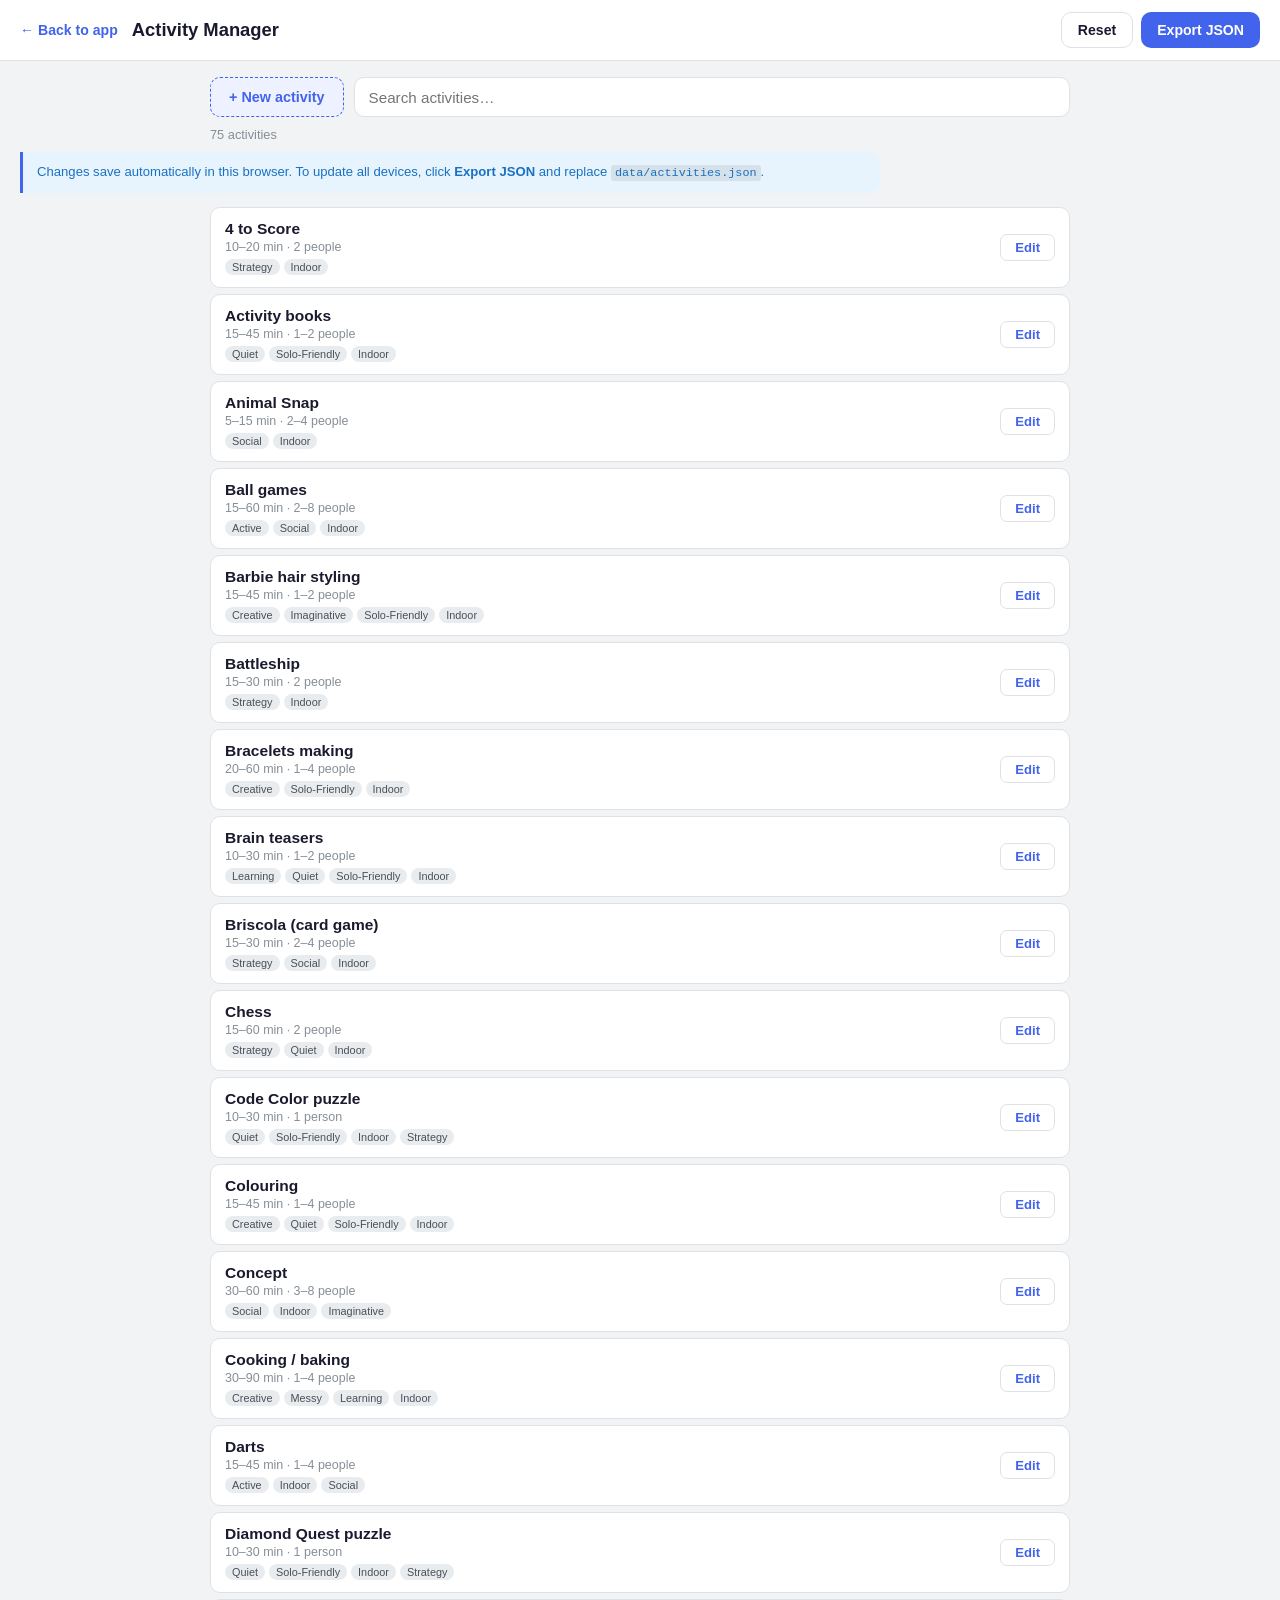
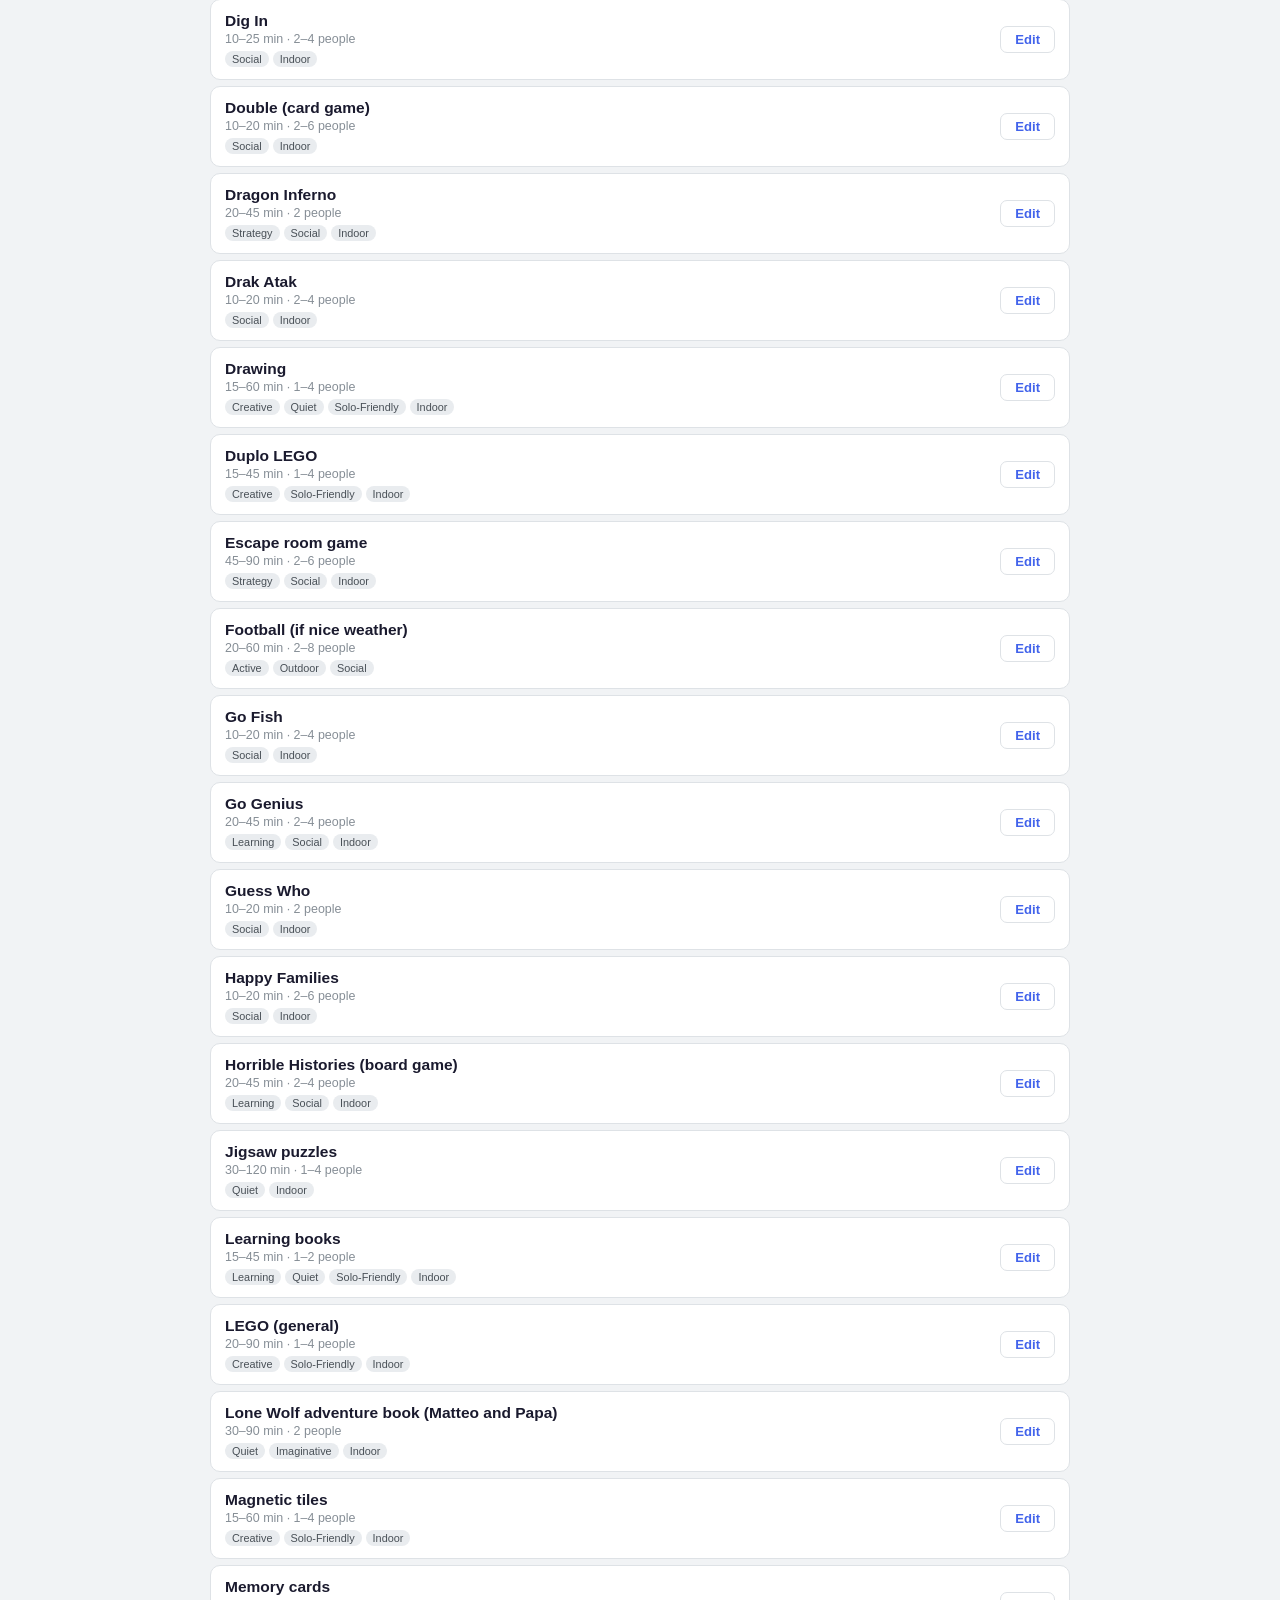
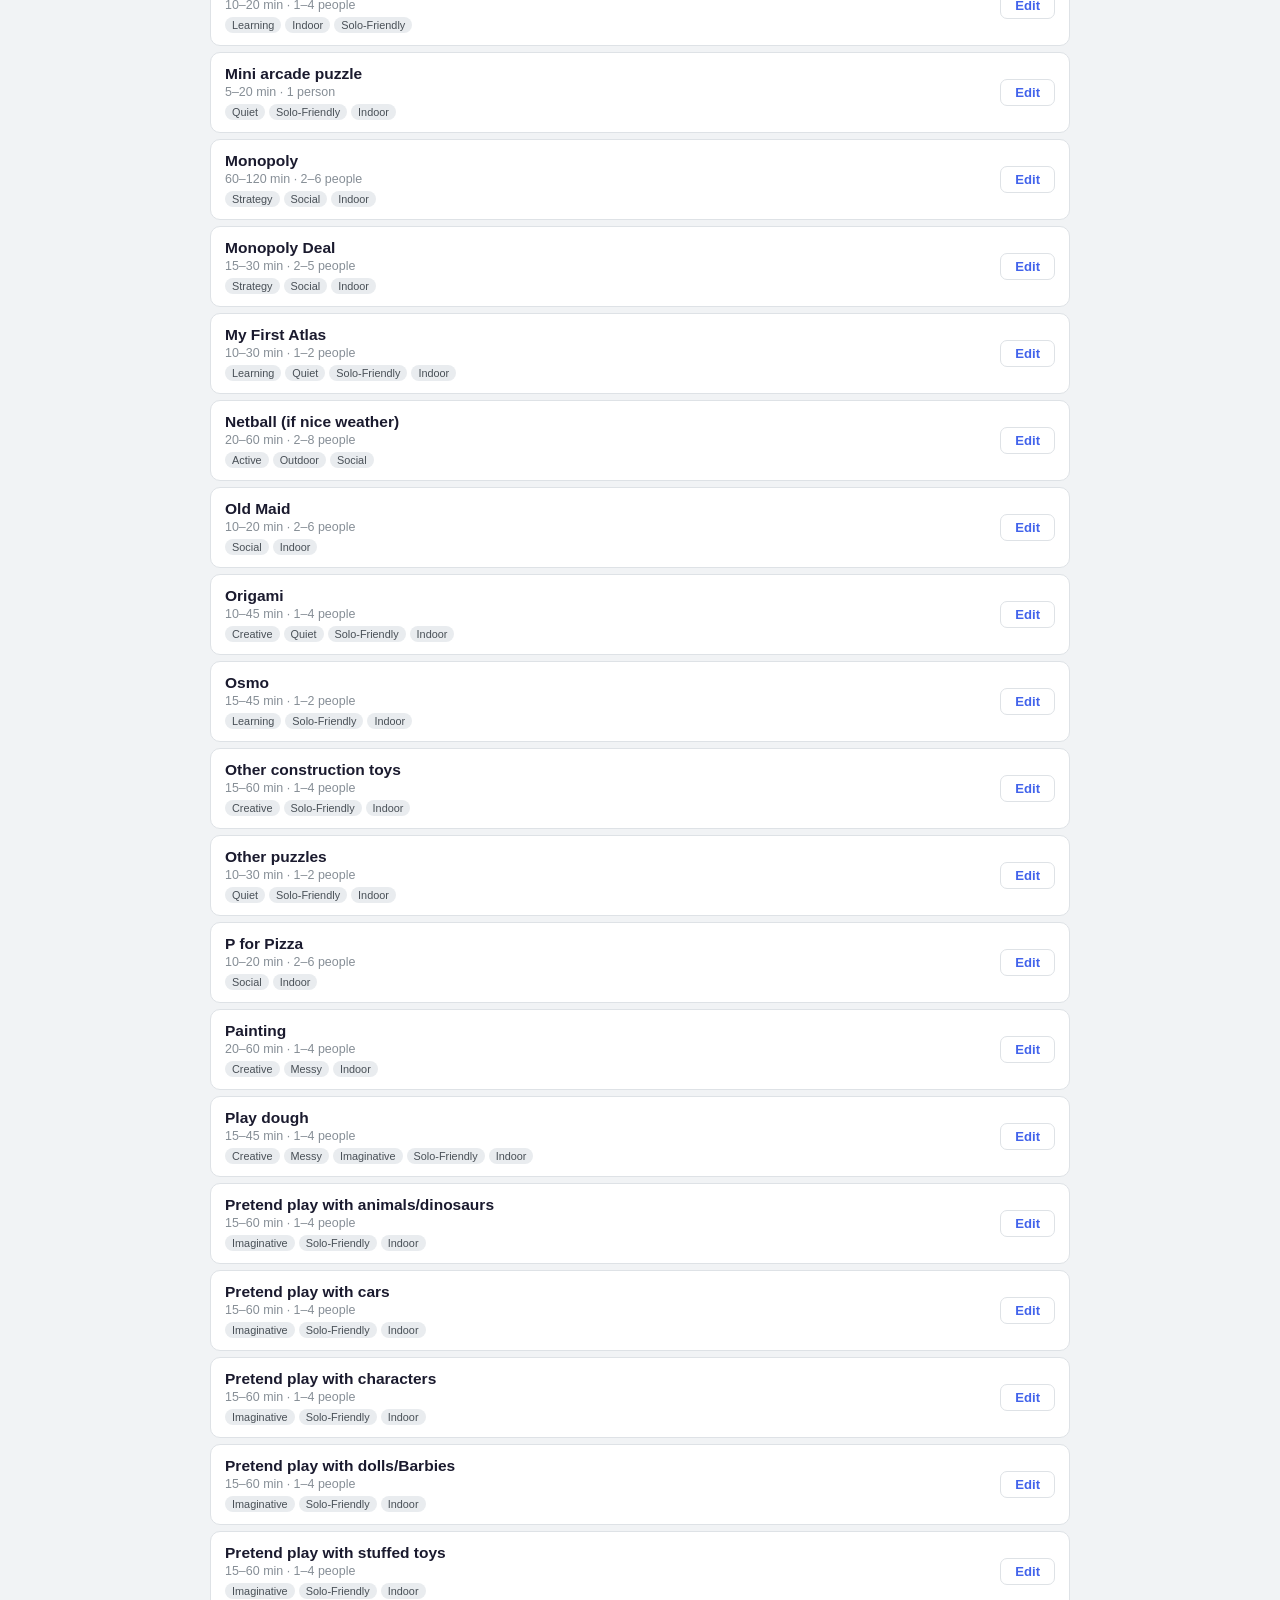
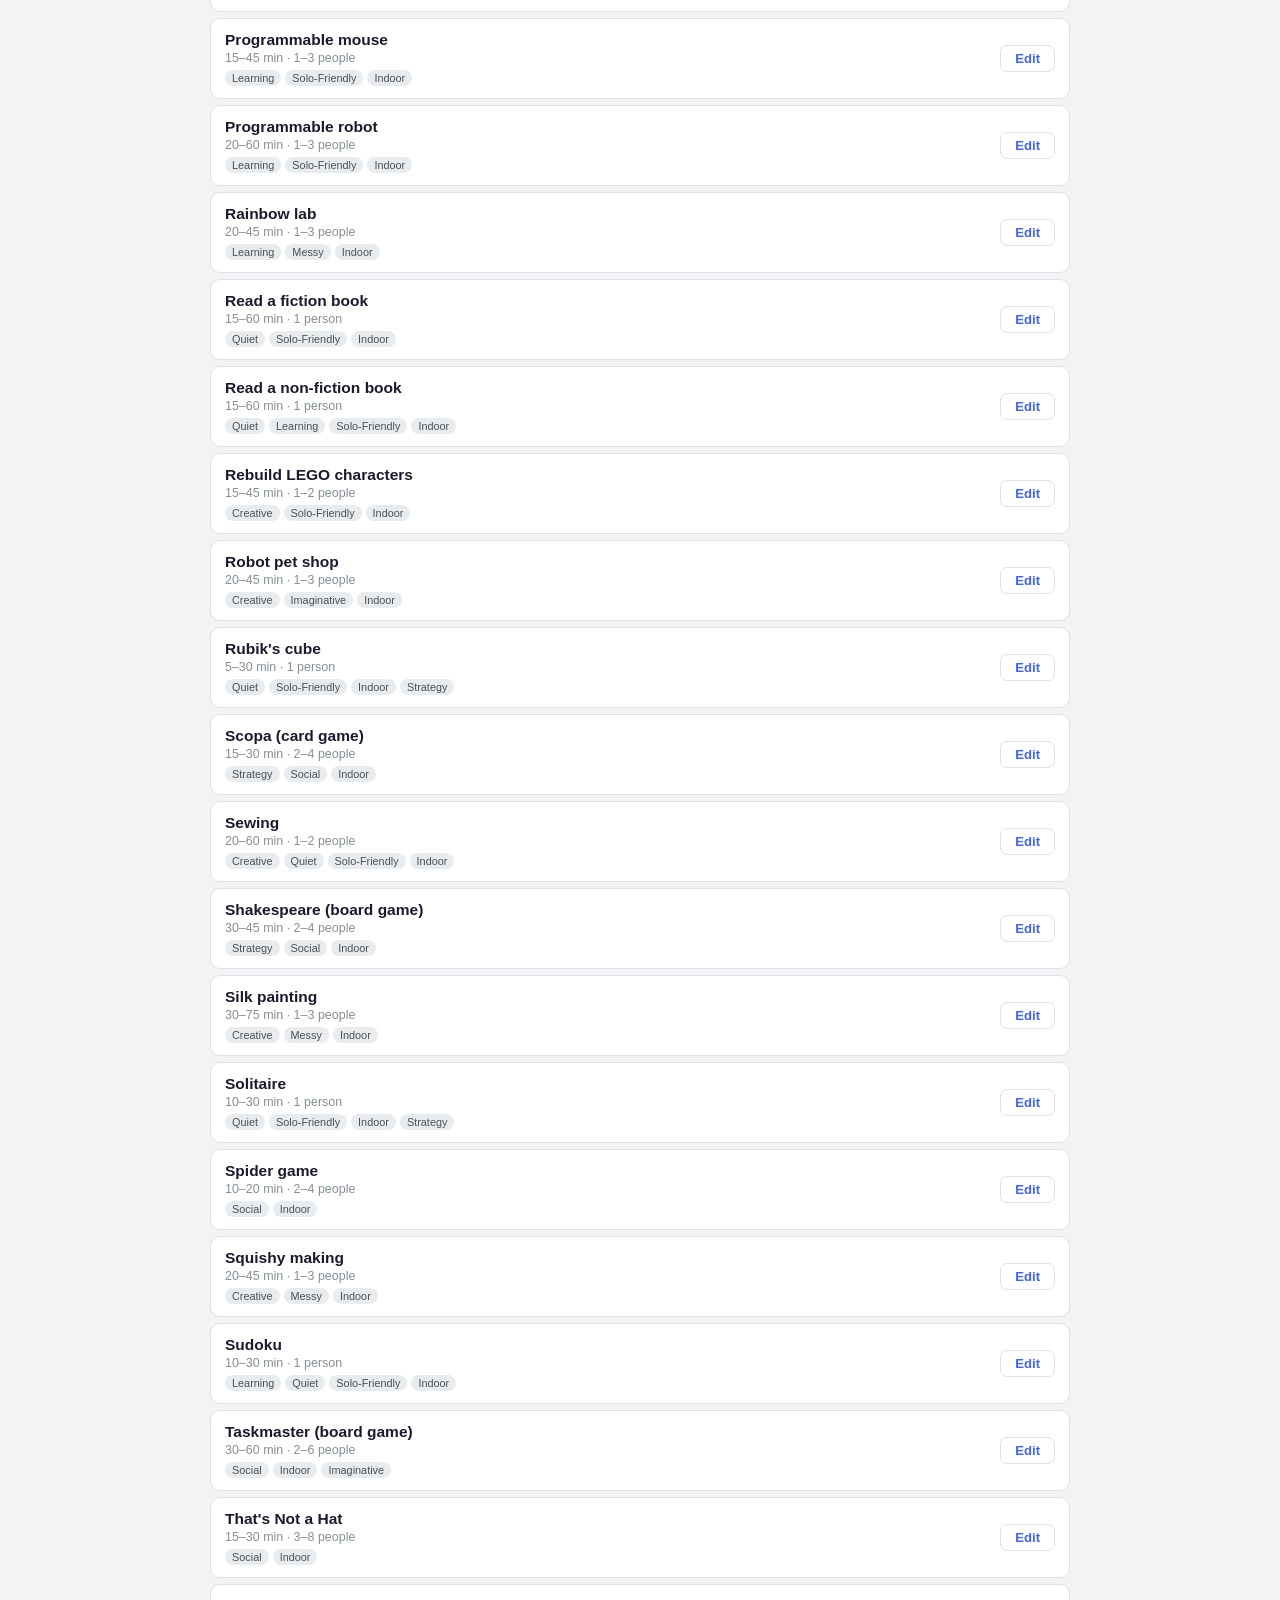
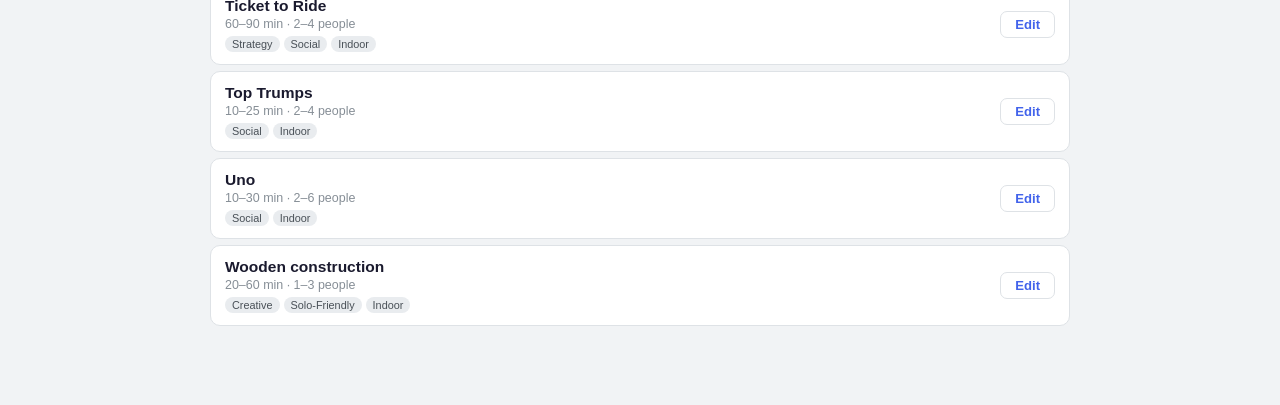
==== admin.html @ 8683169f "settings page" ====
<!DOCTYPE html>
<html lang="en">
<head>
  <meta charset="UTF-8">
  <meta name="viewport" content="width=device-width, initial-scale=1.0">
  <title>Activity Manager</title>
  <link rel="stylesheet" href="admin.css">
</head>
<body>
<div id="admin-app">

  <header class="admin-header">
    <a href="index.html" class="back-link">← Back to app</a>
    <h1>Activity Manager</h1>
    <div class="header-btns">
      <button class="btn-ghost" id="reset-btn" title="Reload from original activities.json">Reset</button>
      <button class="btn-primary" id="export-btn">Export JSON</button>
    </div>
  </header>

  <div class="toolbar">
    <button class="btn-add" id="add-btn">+ New activity</button>
    <input type="search" id="search" placeholder="Search activities…" autocomplete="off">
  </div>

  <p class="count-bar" id="activity-count"></p>

  <p class="info-note">
    Changes save automatically in this browser.
    To update all devices, click <strong>Export JSON</strong> and replace <code>data/activities.json</code>.
  </p>

  <div id="activity-list"></div>

  <!-- Edit / New modal -->
  <div id="modal-overlay" class="hidden" role="dialog" aria-modal="true">
    <div id="modal">
      <div class="modal-header">
        <h2 id="modal-title">Edit activity</h2>
        <button class="modal-close" id="modal-close" aria-label="Close">✕</button>
      </div>

      <form id="edit-form" novalidate>
        <div class="form-field">
          <label for="field-name">Name</label>
          <input type="text" id="field-name" required autocomplete="off">
        </div>

        <div class="form-row">
          <div class="form-field">
            <label for="field-dur-min">Min duration <span class="hint">(minutes)</span></label>
            <input type="number" id="field-dur-min" min="1" max="300">
          </div>
          <div class="form-field">
            <label for="field-dur-max">Max duration <span class="hint">(minutes)</span></label>
            <input type="number" id="field-dur-max" min="1" max="300">
          </div>
        </div>

        <div class="form-row">
          <div class="form-field">
            <label for="field-people-min">Min people</label>
            <input type="number" id="field-people-min" min="1" max="20">
          </div>
          <div class="form-field">
            <label for="field-people-max">Max people <span class="hint">(blank = unlimited)</span></label>
            <input type="number" id="field-people-max" min="1" max="20">
          </div>
        </div>

        <div class="form-field">
          <label>Who can join</label>
          <div class="check-grid" id="field-who"></div>
        </div>

        <div class="form-field">
          <label>Tags</label>
          <div class="check-grid" id="field-tags"></div>
          <div class="add-tag-row">
            <input type="text" id="new-tag-input" placeholder="Add new tag and press Enter…" autocomplete="off">
          </div>
        </div>

        <div class="modal-footer">
          <button type="button" class="btn-danger" id="delete-btn">Delete</button>
          <div class="modal-footer-right">
            <button type="button" class="btn-ghost" id="cancel-btn">Cancel</button>
            <button type="submit" class="btn-primary">Save</button>
          </div>
        </div>
      </form>
    </div>
  </div>

</div>
<script src="admin.js"></script>
</body>
</html>
---- admin.css ----
*, *::before, *::after { box-sizing: border-box; margin: 0; padding: 0; }

:root {
  --accent:      #4263EB;
  --accent-dark: #3451c7;
  --accent-bg:   #eef1ff;
  --danger:      #e03131;
  --bg:          #f1f3f5;
  --surface:     #ffffff;
  --text:        #1a1a2e;
  --muted:       #868e96;
  --border:      #dee2e6;
  --r:           10px;
}

body {
  font-family: -apple-system, BlinkMacSystemFont, 'Segoe UI', Roboto, sans-serif;
  background: var(--bg);
  color: var(--text);
  font-size: 15px;
  min-height: 100vh;
}

/* ── Header ──────────────────────────────────────────────────────── */
.admin-header {
  background: var(--surface);
  border-bottom: 1px solid var(--border);
  padding: 12px 20px;
  display: flex;
  align-items: center;
  gap: 14px;
  position: sticky;
  top: 0;
  z-index: 100;
}

.admin-header h1 {
  font-size: 1.15rem;
  font-weight: 700;
  flex: 1;
}

.back-link {
  color: var(--accent);
  text-decoration: none;
  font-weight: 600;
  font-size: 0.88rem;
  white-space: nowrap;
}

.back-link:hover { text-decoration: underline; }

.header-btns { display: flex; gap: 8px; }

/* ── Toolbar ─────────────────────────────────────────────────────── */
.toolbar {
  padding: 16px 20px 6px;
  display: flex;
  gap: 10px;
  align-items: center;
  max-width: 900px;
  margin: 0 auto;
}

#search {
  flex: 1;
  height: 40px;
  border: 1.5px solid var(--border);
  border-radius: var(--r);
  padding: 0 14px;
  font-size: 0.95rem;
  background: var(--surface);
  outline: none;
}
#search:focus { border-color: var(--accent); }

.count-bar {
  padding: 4px 20px 2px;
  font-size: 0.8rem;
  color: var(--muted);
  max-width: 900px;
  margin: 0 auto;
}

.info-note {
  margin: 8px 20px 14px;
  padding: 10px 14px;
  background: #e8f4fd;
  border-left: 3px solid var(--accent);
  border-radius: 0 var(--r) var(--r) 0;
  font-size: 0.82rem;
  color: #1971c2;
  max-width: 860px;
  line-height: 1.5;
}
.info-note code {
  font-family: monospace;
  background: rgba(0,0,0,0.08);
  padding: 1px 4px;
  border-radius: 3px;
  font-size: 0.9em;
}

/* ── Activity list ───────────────────────────────────────────────── */
#activity-list {
  padding: 0 20px 80px;
  max-width: 900px;
  margin: 0 auto;
  display: flex;
  flex-direction: column;
  gap: 6px;
}

.activity-card {
  background: var(--surface);
  border: 1px solid var(--border);
  border-radius: var(--r);
  padding: 12px 14px;
  display: flex;
  align-items: center;
  gap: 12px;
}

.card-body { flex: 1; min-width: 0; }

.card-name {
  font-weight: 600;
  font-size: 0.97rem;
  white-space: nowrap;
  overflow: hidden;
  text-overflow: ellipsis;
}

.card-meta {
  font-size: 0.78rem;
  color: var(--muted);
  margin-top: 2px;
}

.card-tags {
  display: flex;
  flex-wrap: wrap;
  gap: 4px;
  margin-top: 5px;
}

.mini-tag {
  font-size: 0.68rem;
  padding: 2px 7px;
  background: #e9ecef;
  border-radius: 100px;
  color: #495057;
  text-transform: capitalize;
}

.empty {
  padding: 48px 20px;
  text-align: center;
  color: var(--muted);
  font-size: 0.95rem;
}

/* ── Buttons ─────────────────────────────────────────────────────── */
.btn-primary {
  background: var(--accent);
  color: #fff;
  border: none;
  padding: 0 16px;
  height: 36px;
  border-radius: var(--r);
  font-weight: 600;
  font-size: 0.88rem;
  cursor: pointer;
  white-space: nowrap;
}
.btn-primary:hover { background: var(--accent-dark); }

.btn-ghost {
  background: var(--surface);
  color: var(--text);
  border: 1.5px solid var(--border);
  padding: 0 16px;
  height: 36px;
  border-radius: var(--r);
  font-weight: 600;
  font-size: 0.88rem;
  cursor: pointer;
  white-space: nowrap;
}
.btn-ghost:hover { border-color: var(--accent); color: var(--accent); }

.btn-danger {
  background: none;
  color: var(--danger);
  border: 1.5px solid var(--danger);
  padding: 0 14px;
  height: 36px;
  border-radius: var(--r);
  font-weight: 600;
  font-size: 0.88rem;
  cursor: pointer;
}
.btn-danger:hover { background: #fff5f5; }

.btn-add {
  background: var(--accent-bg);
  color: var(--accent);
  border: 1.5px dashed var(--accent);
  padding: 0 18px;
  height: 40px;
  border-radius: var(--r);
  font-weight: 700;
  font-size: 0.9rem;
  cursor: pointer;
  white-space: nowrap;
}
.btn-add:hover { background: #dde4ff; }

.edit-btn {
  background: none;
  border: 1.5px solid var(--border);
  color: var(--accent);
  padding: 5px 14px;
  border-radius: 7px;
  cursor: pointer;
  font-weight: 600;
  font-size: 0.82rem;
  flex-shrink: 0;
}
.edit-btn:hover { background: var(--accent-bg); border-color: var(--accent); }

/* ── Modal ───────────────────────────────────────────────────────── */
#modal-overlay {
  position: fixed;
  inset: 0;
  background: rgba(0,0,0,0.45);
  display: flex;
  align-items: flex-end;
  justify-content: center;
  z-index: 500;
}

@media (min-width: 600px) {
  #modal-overlay { align-items: center; padding: 20px; }
}

#modal {
  background: var(--surface);
  width: 100%;
  max-width: 560px;
  max-height: 92vh;
  overflow-y: auto;
  border-radius: 18px 18px 0 0;
}

@media (min-width: 600px) {
  #modal { border-radius: 14px; }
}

.modal-header {
  display: flex;
  align-items: center;
  padding: 16px 20px 12px;
  border-bottom: 1px solid var(--border);
  position: sticky;
  top: 0;
  background: var(--surface);
  z-index: 10;
}
.modal-header h2 { flex: 1; font-size: 1.05rem; }

.modal-close {
  background: none;
  border: none;
  font-size: 1.1rem;
  cursor: pointer;
  color: var(--muted);
  padding: 4px 8px;
  line-height: 1;
}
.modal-close:hover { color: var(--text); }

/* ── Form ────────────────────────────────────────────────────────── */
#edit-form {
  padding: 18px 20px;
  display: flex;
  flex-direction: column;
  gap: 16px;
}

.form-field {
  display: flex;
  flex-direction: column;
  gap: 6px;
}

.form-field > label {
  font-weight: 700;
  font-size: 0.8rem;
  color: var(--muted);
  text-transform: uppercase;
  letter-spacing: 0.05em;
}

.hint {
  font-weight: 400;
  text-transform: none;
  letter-spacing: 0;
  font-size: 0.85em;
}

.form-field input[type="text"],
.form-field input[type="number"],
.form-field input[type="search"] {
  height: 42px;
  border: 1.5px solid var(--border);
  border-radius: 8px;
  padding: 0 12px;
  font-size: 1rem;
  outline: none;
  background: var(--bg);
  width: 100%;
}
.form-field input:focus { border-color: var(--accent); background: var(--surface); }

.form-row {
  display: grid;
  grid-template-columns: 1fr 1fr;
  gap: 12px;
}

/* Checkbox grid */
.check-grid {
  display: grid;
  grid-template-columns: repeat(auto-fill, minmax(130px, 1fr));
  gap: 6px;
}

.check-label {
  display: flex;
  align-items: center;
  gap: 8px;
  padding: 8px 12px;
  border: 1.5px solid var(--border);
  border-radius: 8px;
  cursor: pointer;
  font-size: 0.88rem;
  background: var(--bg);
  user-select: none;
  text-transform: capitalize;
  transition: border-color 0.1s, background 0.1s, color 0.1s;
}
.check-label:has(input:checked) {
  border-color: var(--accent);
  background: var(--accent-bg);
  color: var(--accent);
  font-weight: 700;
}
.check-label input {
  width: 15px;
  height: 15px;
  accent-color: var(--accent);
  flex-shrink: 0;
}

/* Add new tag row */
.add-tag-row {
  margin-top: 6px;
}
.add-tag-row input {
  height: 38px;
  border: 1.5px dashed var(--border);
  border-radius: 8px;
  padding: 0 12px;
  font-size: 0.9rem;
  outline: none;
  background: var(--bg);
  width: 100%;
}
.add-tag-row input:focus { border-color: var(--accent); border-style: solid; background: var(--surface); }

/* Modal footer */
.modal-footer {
  display: flex;
  align-items: center;
  justify-content: space-between;
  gap: 8px;
  padding-top: 8px;
  border-top: 1px solid var(--border);
}
.modal-footer-right { display: flex; gap: 8px; }

.hidden { display: none !important; }
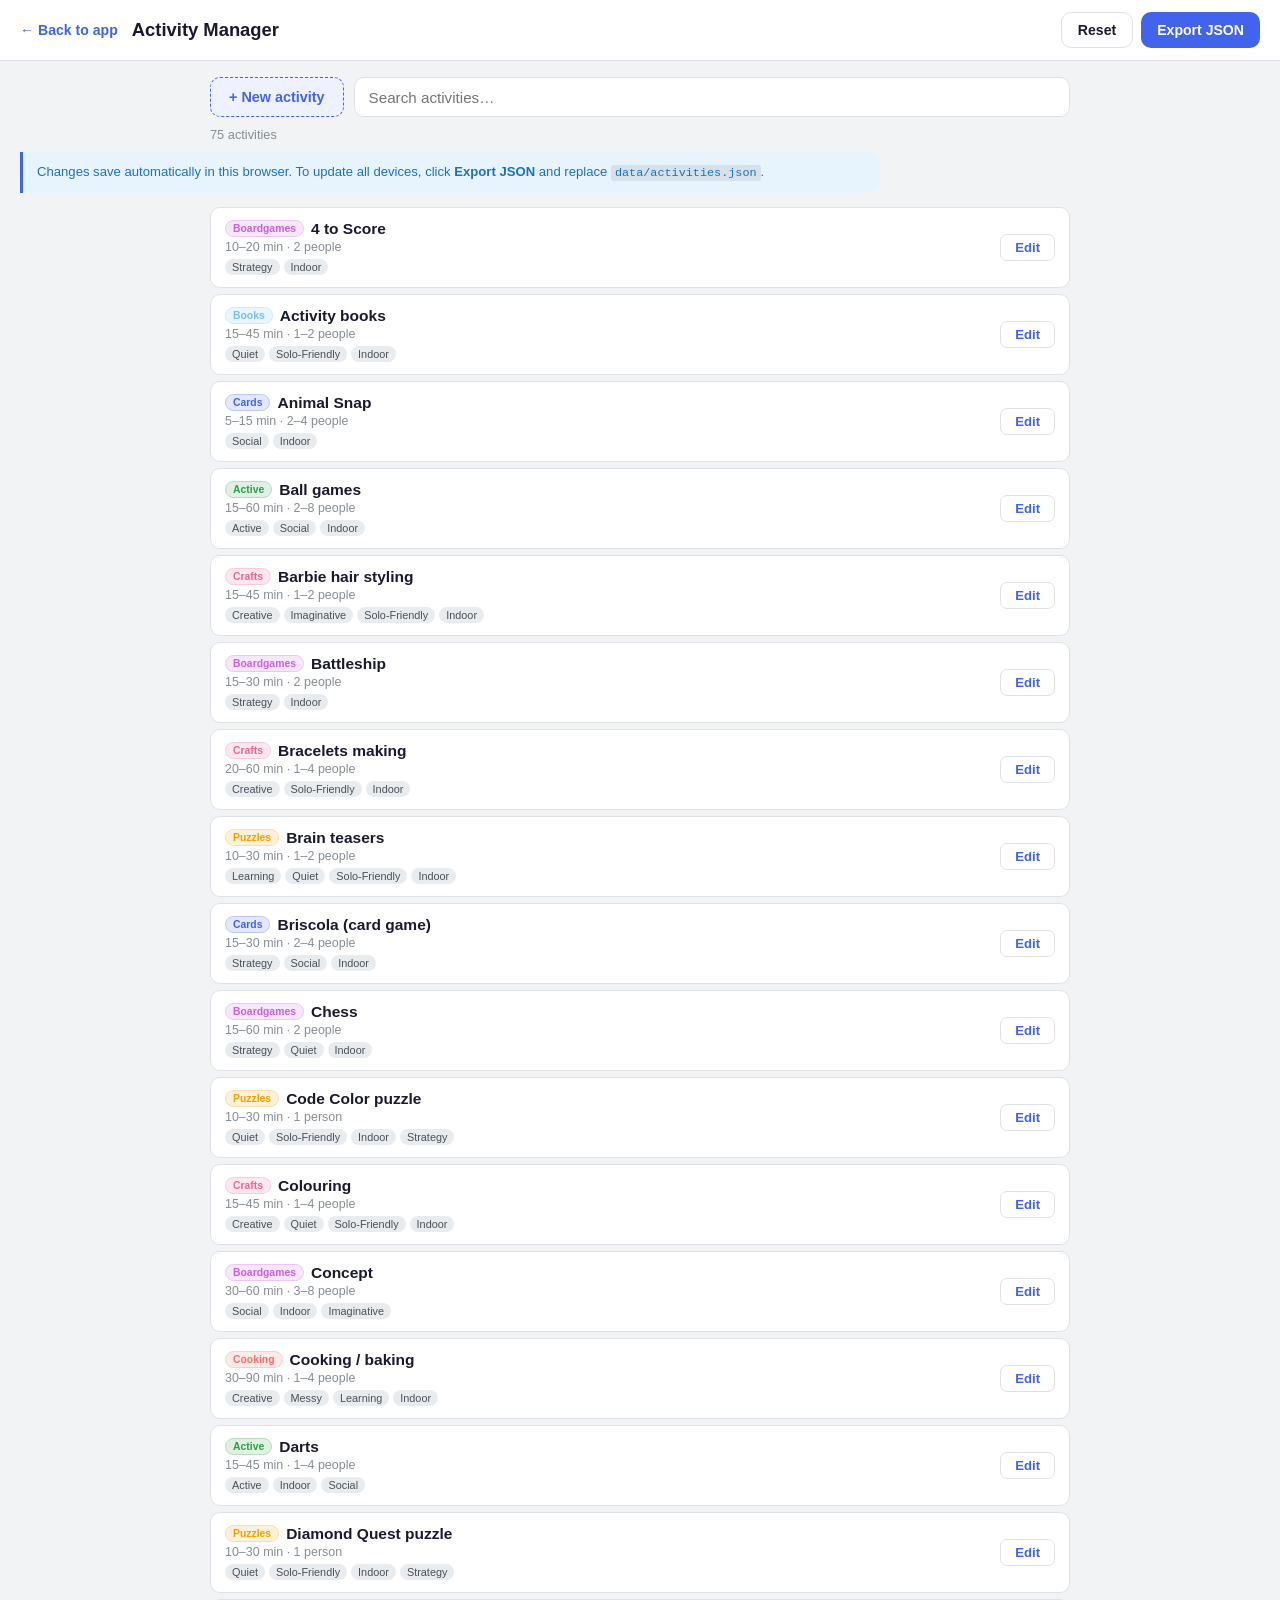
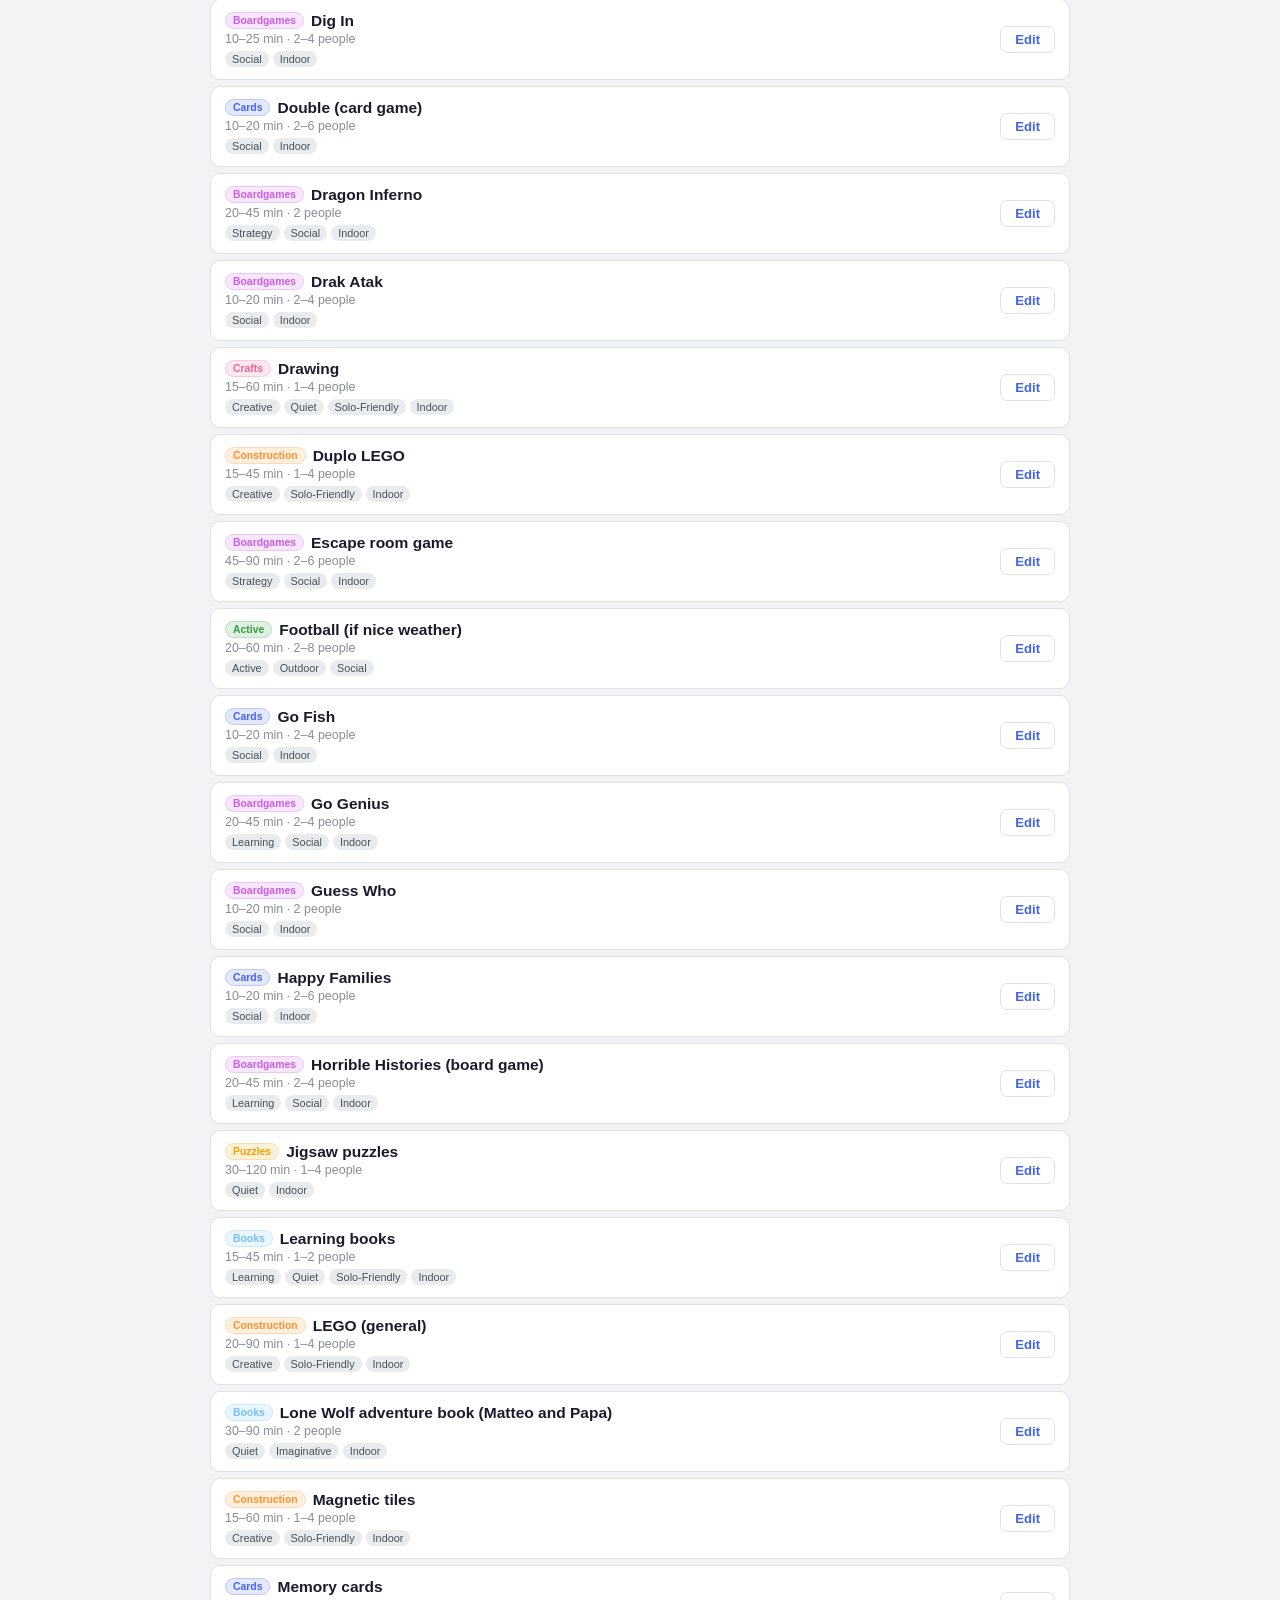
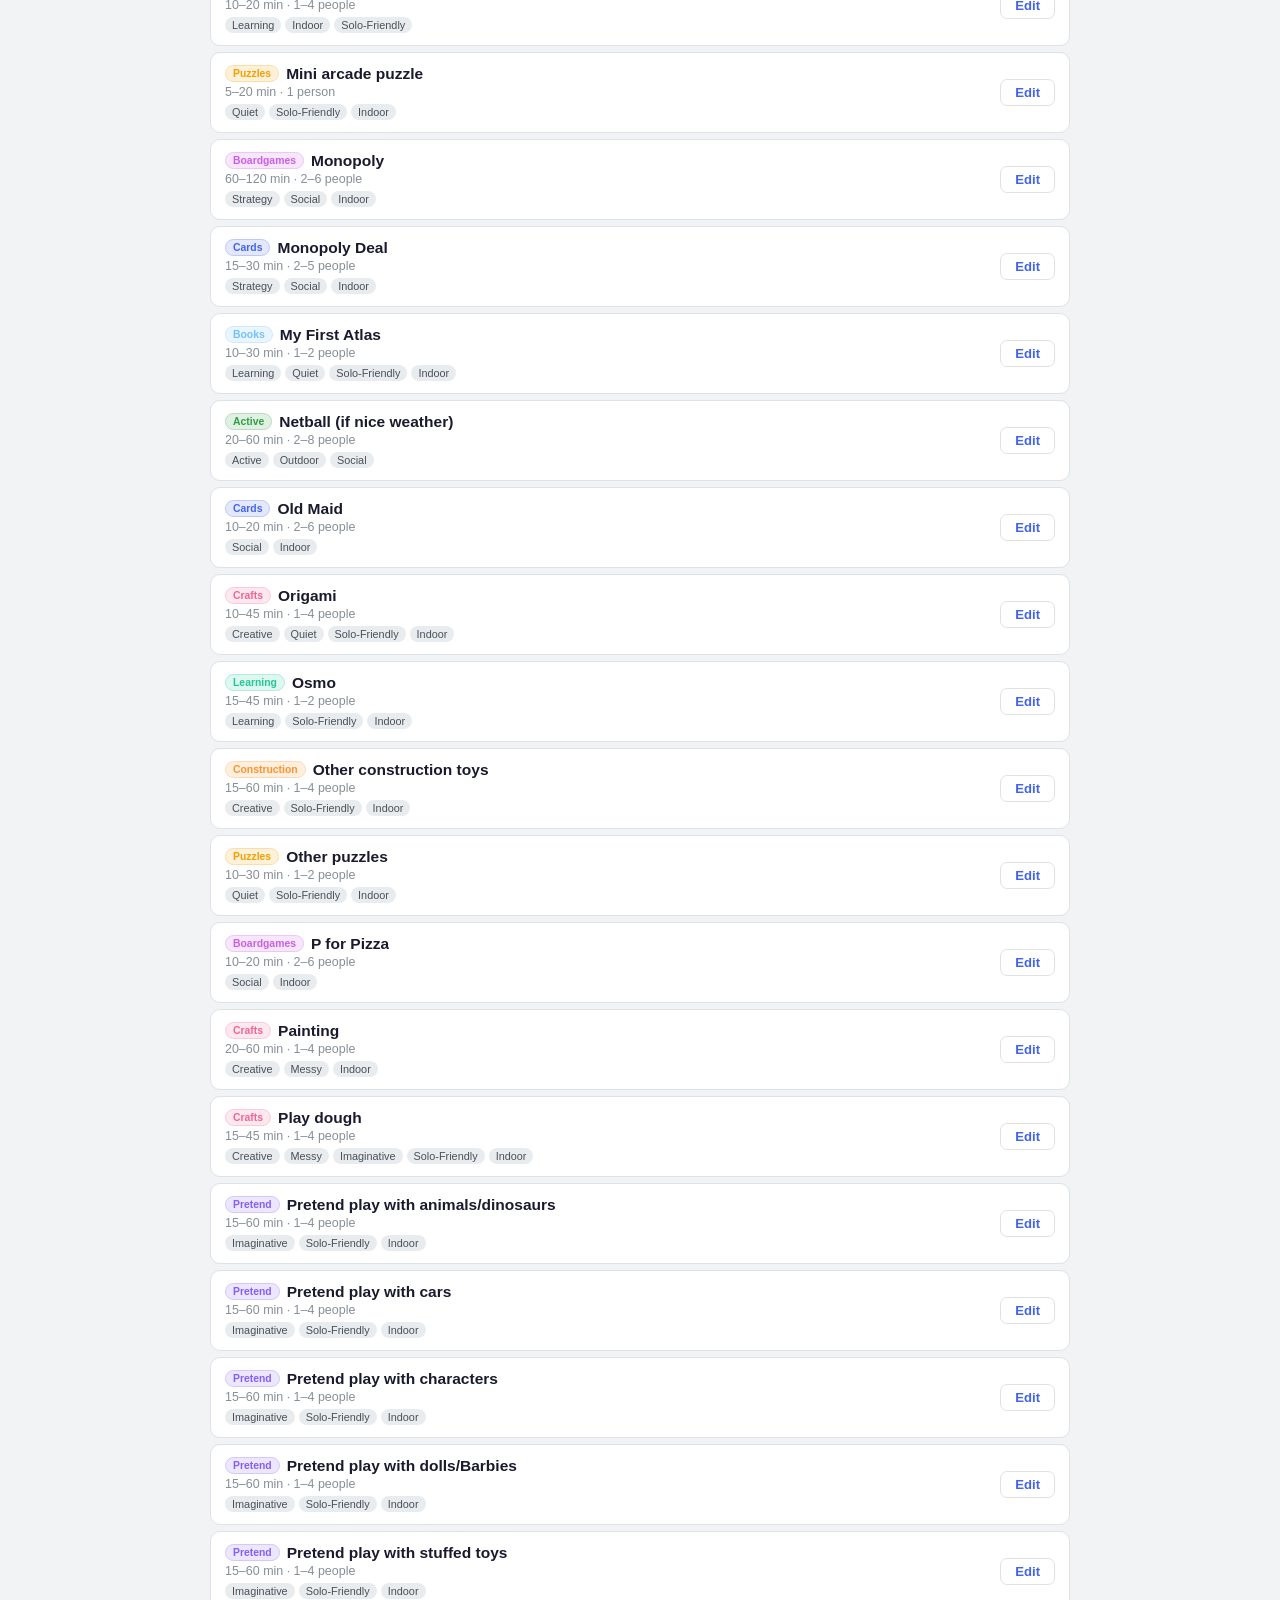
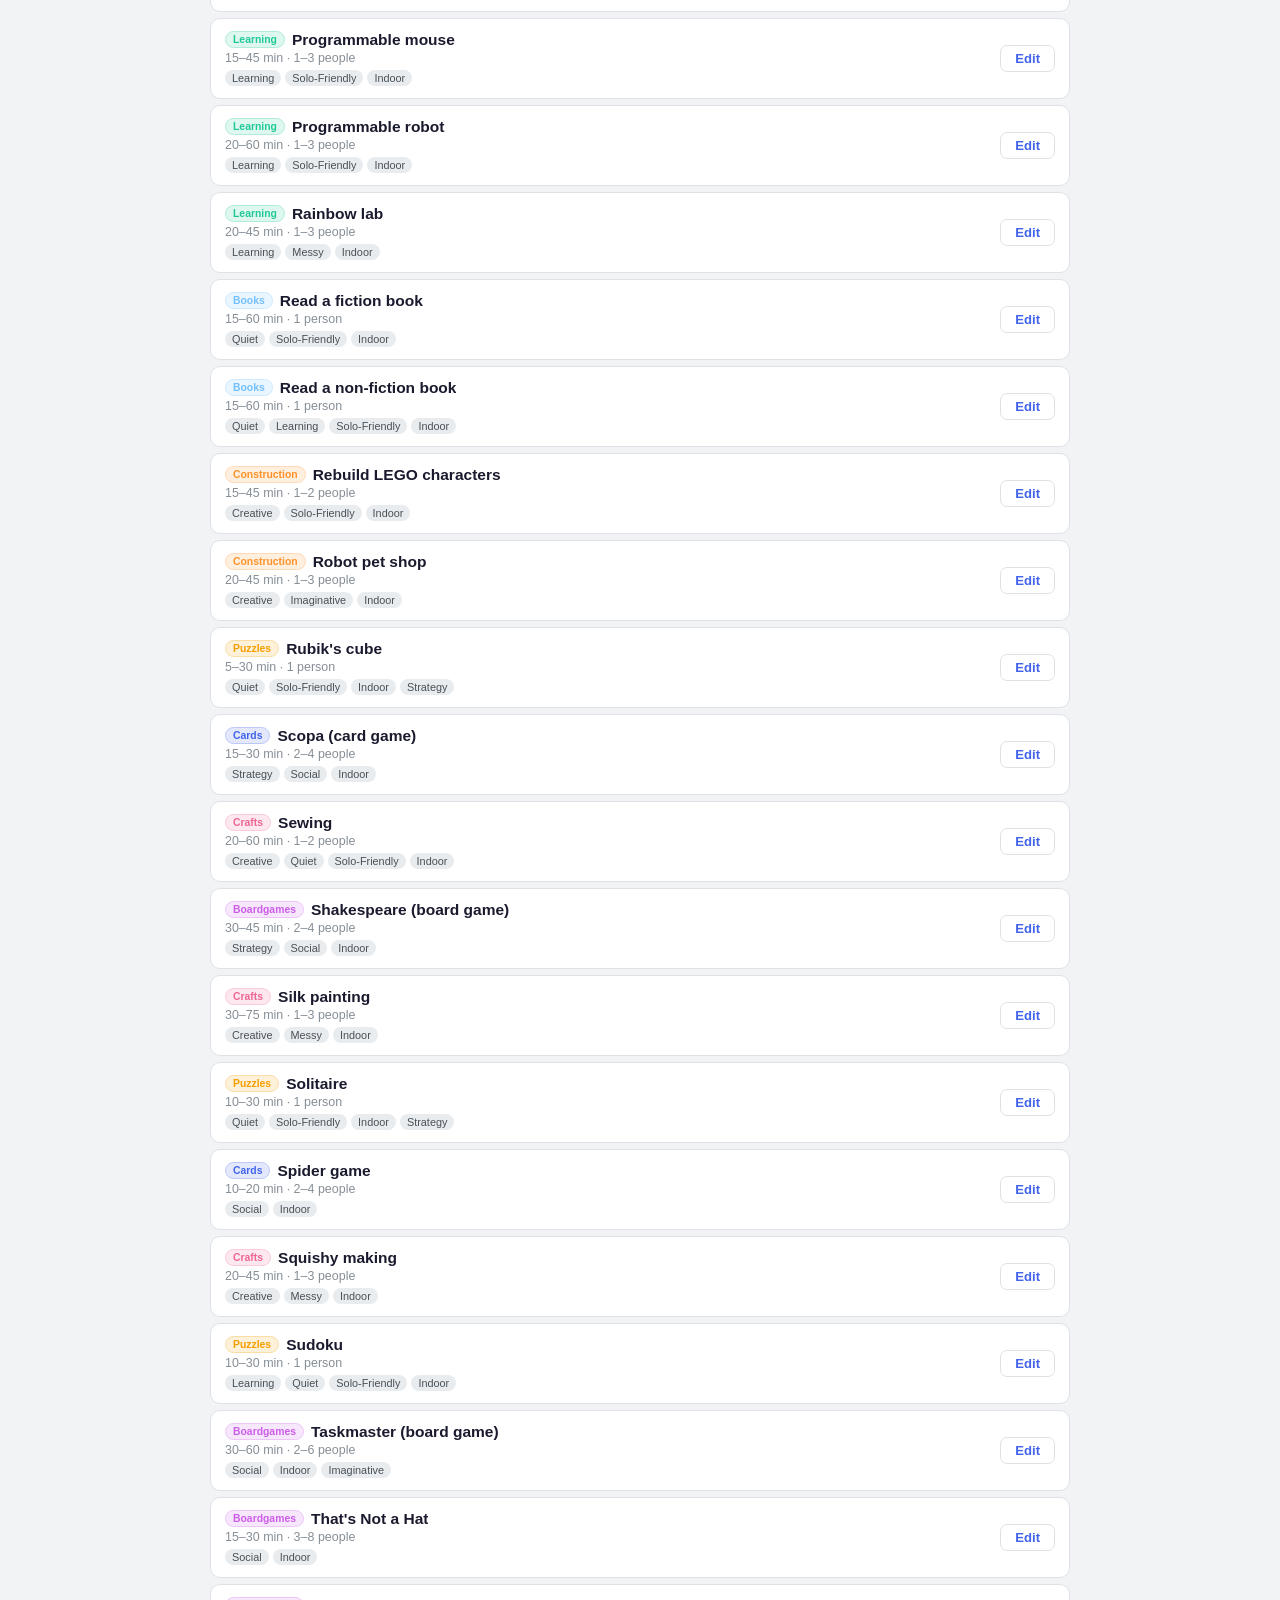
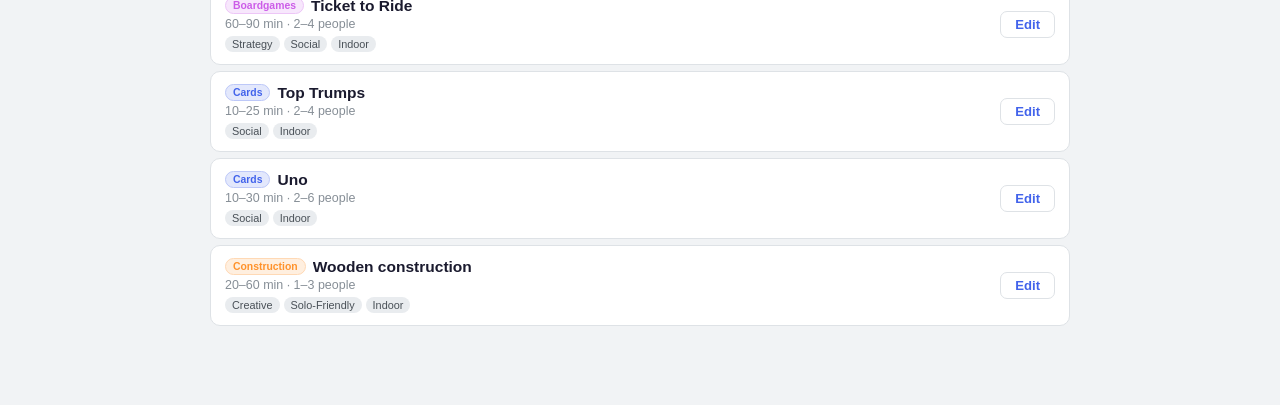
==== commit 9769ea0c: "better data" ====
--- a/admin.html
+++ b/admin.html
@@ -44,6 +44,11 @@
         <div class="form-field">
           <label for="field-name">Name</label>
           <input type="text" id="field-name" required autocomplete="off">
+        </div>
+
+        <div class="form-field">
+          <label>Category</label>
+          <div class="check-grid" id="field-category"></div>
         </div>
 
         <div class="form-row">
--- a/admin.css
+++ b/admin.css
@@ -123,12 +123,32 @@
 
 .card-body { flex: 1; min-width: 0; }
 
+.card-name-row {
+  display: flex;
+  align-items: center;
+  gap: 7px;
+  min-width: 0;
+}
+
 .card-name {
   font-weight: 600;
   font-size: 0.97rem;
   white-space: nowrap;
   overflow: hidden;
   text-overflow: ellipsis;
+}
+
+.cat-badge {
+  font-size: 0.65rem;
+  font-weight: 700;
+  padding: 2px 7px;
+  border-radius: 100px;
+  background: color-mix(in srgb, var(--cat) 15%, white);
+  color: var(--cat);
+  border: 1px solid color-mix(in srgb, var(--cat) 35%, white);
+  white-space: nowrap;
+  text-transform: capitalize;
+  flex-shrink: 0;
 }
 
 .card-meta {
@@ -356,6 +376,14 @@
   color: var(--accent);
   font-weight: 700;
 }
+
+/* Category radios use their own colour instead of the global accent */
+.cat-radio:has(input:checked) {
+  border-color: var(--cat);
+  background: color-mix(in srgb, var(--cat) 12%, white);
+  color: var(--cat);
+}
+.cat-radio input { accent-color: var(--cat); }
 .check-label input {
   width: 15px;
   height: 15px;
